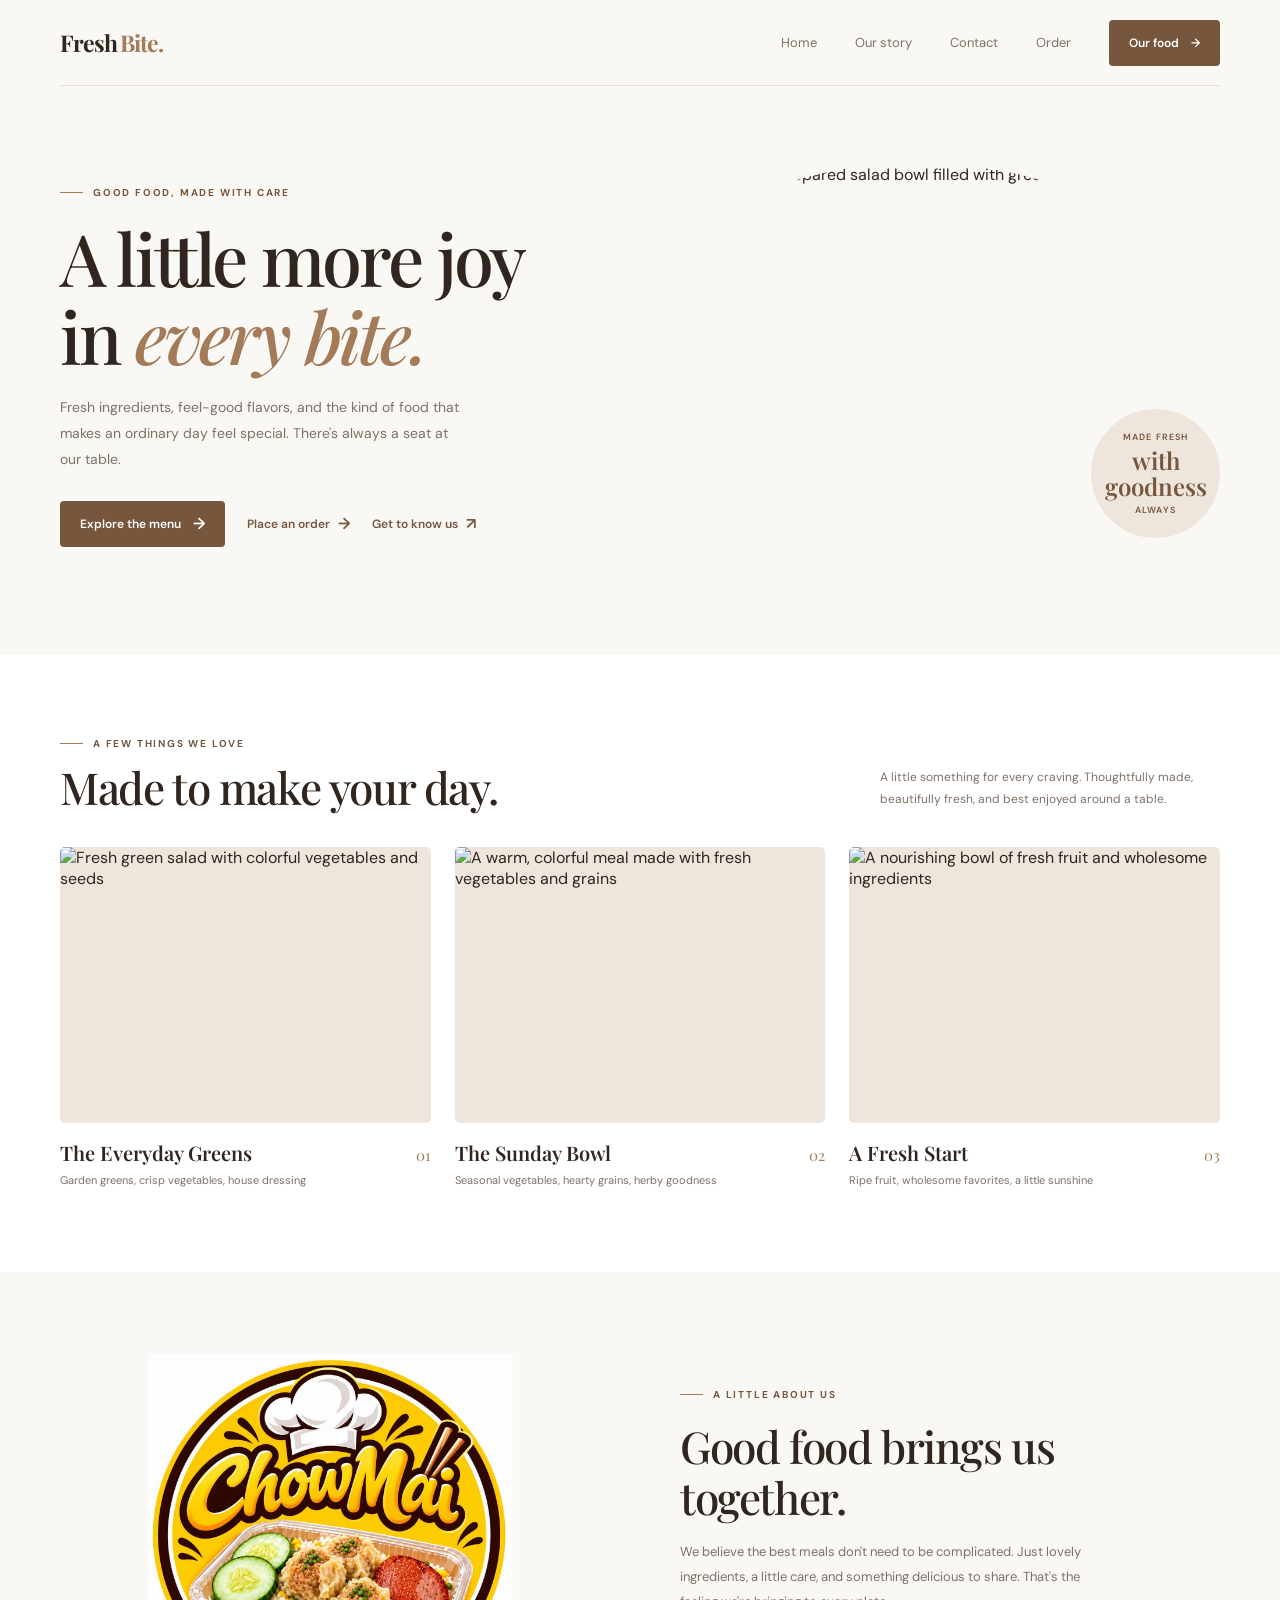
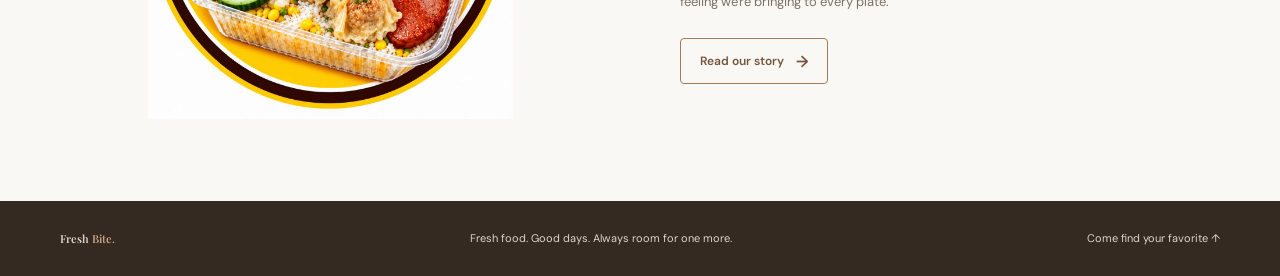
==== index.html @ c2785455 "added an order page" ====
<!DOCTYPE html>
<html lang="en">
<head>
    <meta charset="UTF-8">
    <meta name="viewport" content="width=device-width, initial-scale=1.0">
    <meta name="theme-color" content="#faf8f4">
    <meta name="description" content="Fresh, feel-good food made with care. Find your new favorite dish at The Good Table.">
    <title>Fresh Bite — Fresh food, good days</title>
    <link rel="preconnect" href="https://fonts.googleapis.com">
    <link rel="preconnect" href="https://fonts.gstatic.com" crossorigin>
    <link href="https://fonts.googleapis.com/css2?family=DM+Sans:wght@400;500;600;700&family=Playfair+Display:wght@500;600;700&display=swap" rel="stylesheet">
    <link rel="stylesheet" href="style.css">
    <script src="script.js" defer></script>
</head>

<body>
    <header class="site-header">
        <nav class="navigation shell" aria-label="Main navigation">
            <a class="brand" href="index.html" aria-label="Fresh Bite home">Fresh <span>Bite.</span></a>
            <div class="nav-links">
                <a href="index.html">Home</a>
                <a href="story.html">Our story</a>
                <a class="nav-contact" href="contact.html">Contact</a>
                <a class="nav-order" href="order.html">Order</a>
                <a class="nav-cta" href="menu.html">Our food <span aria-hidden="true">→</span></a>
            </div>
        </nav>
    </header>

    <main>
        <section class="hero shell" aria-labelledby="hero-title">
            <div class="hero-content">
                <p class="eyebrow">Good food, made with care</p>
                <h1 id="hero-title">A little more joy in <em>every bite.</em></h1>
                <p class="hero-copy">Fresh ingredients, feel-good flavors, and the kind of food that makes an ordinary day feel special. There's always a seat at our table.</p>
                <div class="hero-actions">
                    <a class="button" href="menu.html">Explore the menu <span aria-hidden="true">→</span></a>
                    <a class="text-link" href="order.html">Place an order <span aria-hidden="true">→</span></a>
                    <a class="text-link" href="story.html">Get to know us <span aria-hidden="true">↗</span></a>
                </div>
            </div>
            <div class="hero-visual">
                <img class="hero-image" src="./images/1st pic.jpg" alt="A colorful, freshly prepared salad bowl filled with greens and seasonal ingredients">
                <div class="image-note" aria-label="Fresh, feel-good food">
                    <span>Made fresh</span>
                    <strong>with<br>goodness</strong>
                    <span>always</span>
                </div>
            </div>
        </section>

        <section class="menu-section section" id="menu" aria-labelledby="menu-title">
            <div class="shell">
                <div class="section-heading">
                    <div>
                        <p class="eyebrow">A few things we love</p>
                        <h2 id="menu-title">Made to make your day.</h2>
                    </div>
                    <p class="section-intro">A little something for every craving. Thoughtfully made, beautifully fresh, and best enjoyed around a table.</p>
                </div>
                <div class="dish-grid">
                    <article class="dish-card">
                        <div class="dish-image-wrap">
                            <img class="dish-image" src="./images/2nd.jpg" alt="Fresh green salad with colorful vegetables and seeds" loading="lazy">
                        </div>
                        <div class="dish-details">
                            <div>
                                <h3>The Everyday Greens</h3>
                                <p>Garden greens, crisp vegetables, house dressing</p>
                            </div>
                            <span class="dish-number" aria-hidden="true">01</span>
                        </div>
                    </article>
                    <article class="dish-card">
                        <div class="dish-image-wrap">
                            <img class="dish-image" src="./images/3.jpg" alt="A warm, colorful meal made with fresh vegetables and grains" loading="lazy">
                        </div>
                        <div class="dish-details">
                            <div>
                                <h3>The Sunday Bowl</h3>
                                <p>Seasonal vegetables, hearty grains, herby goodness</p>
                            </div>
                            <span class="dish-number" aria-hidden="true">02</span>
                        </div>
                    </article>
                    <article class="dish-card">
                        <div class="dish-image-wrap">
                            <img class="dish-image" src="./images/4.jpg" alt="A nourishing bowl of fresh fruit and wholesome ingredients" loading="lazy">
                        </div>
                        <div class="dish-details">
                            <div>
                                <h3>A Fresh Start</h3>
                                <p>Ripe fruit, wholesome favorites, a little sunshine</p>
                            </div>
                            <span class="dish-number" aria-hidden="true">03</span>
                        </div>
                    </article>
                </div>
            </div>
        </section>

        <section class="section shell story" id="story" aria-labelledby="story-title">
            <img class="story-image" src="./images/logo.jpg" alt="Fresh ingredients ready to be prepared with care" loading="lazy">
            <div class="story-copy">
                <p class="eyebrow">A little about us</p>
                <h2 id="story-title">Good food brings us together.</h2>
                <p>We believe the best meals don't need to be complicated. Just lovely ingredients, a little care, and something delicious to share. That's the feeling we're bringing to every plate.</p>
                <a class="button" href="story.html">Read our story <span aria-hidden="true">→</span></a>
            </div>
        </section>
    </main>

    <footer class="site-footer">
        <div class="footer-content shell">
            <a class="footer-brand" href="index.html" aria-label="Fresh Bite home">Fresh <span>Bite.</span></a>
            <p>Fresh food. Good days. Always room for one more.</p>
            <a href="menu.html">Come find your favorite <span aria-hidden="true">↑</span></a>
        </div>
    </footer>
</body>
</html>
---- style.css ----
:root {
    color-scheme: light;
    --paper: #faf8f4;
    --white: #fff;
    --ink: #30261f;
    --muted: #7e7167;
    --brown: #a47b59;
    --brown-dark: #76563d;
    --sand: #eee6dc;
    --line: #e9e2d9;
    --serif: "Playfair Display", Georgia, serif;
    --sans: "DM Sans", Arial, sans-serif;
}

*,
*::before,
*::after {
    box-sizing: border-box;
}

html {
    scroll-behavior: smooth;
}

body {
    margin: 0;
    background: var(--paper);
    color: var(--ink);
    font-family: var(--sans);
    -webkit-font-smoothing: antialiased;
}

a {
    color: inherit;
    text-decoration: none;
}

img {
    display: block;
    width: 100%;
}

.shell {
    width: min(1160px, calc(100% - 64px));
    margin-inline: auto;
}

.site-header {
    position: sticky;
    top: 0;
    z-index: 10;
    background: var(--paper);
}

.navigation {
    display: flex;
    min-height: 86px;
    align-items: center;
    justify-content: space-between;
    border-bottom: 1px solid var(--line);
}

.brand {
    font-family: var(--serif);
    font-size: 23px;
    font-weight: 700;
    letter-spacing: -1.1px;
}

.brand span {
    color: var(--brown);
}

.nav-links {
    display: flex;
    align-items: center;
    gap: 38px;
    color: var(--muted);
    font-size: 13px;
}

.nav-links a:not(.nav-cta):hover {
    color: var(--brown-dark);
}

.nav-links [aria-current="page"] {
    color: var(--brown-dark);
    font-weight: 600;
}

.nav-cta,
.button {
    display: inline-flex;
    min-height: 46px;
    align-items: center;
    justify-content: center;
    gap: 12px;
    padding: 0 20px;
    border-radius: 4px;
    background: var(--brown-dark);
    color: var(--white);
    font-size: 12px;
    font-weight: 600;
    transition: background 160ms ease, transform 160ms ease;
}

.nav-cta:hover,
.button:hover {
    transform: translateY(-2px);
    background: #60452f;
}

.hero {
    display: grid;
    min-height: 550px;
    grid-template-columns: 0.88fr 1.12fr;
    align-items: center;
    gap: 56px;
    padding-block: 66px 74px;
}

.eyebrow {
    display: flex;
    align-items: center;
    gap: 10px;
    margin: 0 0 20px;
    color: var(--brown-dark);
    font-size: 10px;
    font-weight: 700;
    letter-spacing: 1.8px;
    text-transform: uppercase;
}

.eyebrow::before {
    width: 23px;
    height: 1px;
    background: var(--brown);
    content: "";
}

h1,
h2,
h3,
p {
    margin-top: 0;
}

.hero h1 {
    max-width: 470px;
    margin-bottom: 20px;
    font-family: var(--serif);
    font-size: clamp(48px, 6vw, 72px);
    font-weight: 500;
    letter-spacing: -2.8px;
    line-height: 1.08;
}

.hero h1 em {
    color: var(--brown);
    font-weight: 500;
}

.hero-copy {
    max-width: 400px;
    margin-bottom: 28px;
    color: var(--muted);
    font-size: 14px;
    line-height: 1.85;
}

.hero-actions {
    display: flex;
    flex-wrap: wrap;
    align-items: center;
    gap: 22px;
}

.text-link {
    display: inline-flex;
    align-items: center;
    gap: 8px;
    color: var(--brown-dark);
    font-size: 12px;
    font-weight: 600;
}

.text-link span,
.button span {
    font-size: 16px;
    transition: transform 160ms ease;
}

.text-link:hover span,
.button:hover span {
    transform: translateX(3px);
}

.hero-visual {
    position: relative;
    min-height: 405px;
    padding: 12px 14px 12px 28px;
}

.hero-image {
    height: 405px;
    border-radius: 48% 48% 5px 5px;
    object-fit: cover;
}

.image-note {
    position: absolute;
    right: -8px;
    bottom: 35px;
    display: flex;
    width: 145px;
    height: 145px;
    flex-direction: column;
    align-items: center;
    justify-content: center;
    border: 8px solid var(--paper);
    border-radius: 50%;
    background: var(--sand);
    color: var(--brown-dark);
    text-align: center;
}

.image-note span {
    font-size: 9px;
    font-weight: 600;
    letter-spacing: 1.1px;
    text-transform: uppercase;
}

.image-note strong {
    margin: 5px 0;
    font-family: var(--serif);
    font-size: 24px;
    font-weight: 600;
    line-height: 1.05;
}

.section {
    padding-block: 82px;
}

.menu-section {
    background: var(--white);
}

.section-heading {
    display: flex;
    align-items: end;
    justify-content: space-between;
    gap: 24px;
    margin-bottom: 34px;
}

.section-heading .eyebrow {
    margin-bottom: 12px;
}

.section-heading h1,
.section-heading h2,
.story h1,
.story h2 {
    margin-bottom: 0;
    font-family: var(--serif);
    font-size: clamp(34px, 4vw, 44px);
    font-weight: 500;
    letter-spacing: -1.4px;
    line-height: 1.15;
}

.section-intro {
    max-width: 340px;
    margin-bottom: 2px;
    color: var(--muted);
    font-size: 12px;
    line-height: 1.8;
}

.dish-grid {
    display: grid;
    grid-template-columns: repeat(3, minmax(0, 1fr));
    gap: 24px;
}

.dish-image-wrap {
    overflow: hidden;
    border-radius: 5px;
    background: var(--sand);
}

.dish-image {
    aspect-ratio: 1.34;
    object-fit: cover;
    transition: transform 250ms ease;
}

.dish-card:hover .dish-image {
    transform: scale(1.035);
}

.dish-details {
    display: flex;
    align-items: baseline;
    justify-content: space-between;
    gap: 12px;
    padding-top: 16px;
}

.dish-details h3 {
    margin-bottom: 6px;
    font-family: var(--serif);
    font-size: 20px;
    font-weight: 600;
}

.dish-details p {
    margin-bottom: 0;
    color: var(--muted);
    font-size: 11px;
    line-height: 1.6;
}

.dish-number {
    color: var(--brown);
    font-family: var(--serif);
    font-size: 15px;
}

.story {
    display: grid;
    grid-template-columns: 1fr 1fr;
    align-items: center;
    gap: 80px;
}

.story-image {
    height: 365px;
    border-radius: 5px;
    object-fit: scale-down;
}

.story-copy > p:not(.eyebrow) {
    max-width: 410px;
    margin: 18px 0 24px;
    color: var(--muted);
    font-size: 13px;
    line-height: 1.9;
}

.story .button {
    background: transparent;
    color: var(--brown-dark);
    outline: 1px solid var(--brown);
    outline-offset: -1px;
}

.story .button:hover {
    background: var(--sand);
}

.contact-section {
    display: grid;
    min-height: 560px;
    grid-template-columns: 1fr 0.82fr;
    align-items: center;
    gap: 80px;
}

.contact-intro h1 {
    max-width: 540px;
    margin-bottom: 18px;
    font-family: var(--serif);
    font-size: clamp(42px, 5.5vw, 66px);
    font-weight: 500;
    letter-spacing: -2px;
    line-height: 1.1;
}

.contact-intro h1 em {
    color: var(--brown);
    font-weight: 500;
}

.contact-intro > p:not(.eyebrow) {
    max-width: 440px;
    margin-bottom: 0;
    color: var(--muted);
    font-size: 14px;
    line-height: 1.9;
}

.contact-card {
    position: relative;
    overflow: hidden;
    padding: 48px 40px;
    border: 1px solid var(--line);
    border-radius: 5px;
    background: var(--white);
}

.contact-mark {
    display: grid;
    width: 44px;
    height: 44px;
    margin-bottom: 34px;
    place-items: center;
    border-radius: 50%;
    background: var(--sand);
    color: var(--brown-dark);
    font-family: var(--serif);
    font-size: 27px;
    font-weight: 700;
}

.contact-card .eyebrow {
    margin-bottom: 12px;
}

.contact-card h2 {
    margin-bottom: 12px;
    font-family: var(--serif);
    font-size: 30px;
    font-weight: 500;
    letter-spacing: -0.8px;
}

.contact-card > p:not(.eyebrow) {
    margin-bottom: 24px;
    color: var(--muted);
    font-size: 13px;
    line-height: 1.8;
}

.order-section {
    max-width: 860px;
    padding-block: 72px 88px;
}

.order-intro {
    max-width: 650px;
    margin-bottom: 38px;
}

.order-intro h1 {
    margin-bottom: 18px;
    font-family: var(--serif);
    font-size: clamp(42px, 5.5vw, 66px);
    font-weight: 500;
    letter-spacing: -2px;
    line-height: 1.1;
}

.order-intro h1 em {
    color: var(--brown);
    font-weight: 500;
}

.order-intro > p:not(.eyebrow) {
    max-width: 540px;
    margin-bottom: 0;
    color: var(--muted);
    font-size: 14px;
    line-height: 1.9;
}

.order-form,
.order-result {
    padding: 38px;
    border: 1px solid var(--line);
    border-radius: 5px;
    background: var(--white);
}

.order-form-heading {
    margin-bottom: 26px;
}

.order-form-heading .eyebrow,
.order-result .eyebrow {
    margin-bottom: 10px;
}

.order-form-heading h2,
.order-result h2 {
    margin-bottom: 0;
    font-family: var(--serif);
    font-size: 30px;
    font-weight: 500;
    letter-spacing: -0.8px;
}

.order-fields {
    display: grid;
    grid-template-columns: repeat(2, minmax(0, 1fr));
    gap: 20px;
}

.order-field {
    display: flex;
    min-width: 0;
    flex-direction: column;
    gap: 8px;
}

.order-field-wide {
    grid-column: 1 / -1;
}

.order-field label {
    font-size: 12px;
    font-weight: 600;
}

.order-field input,
.order-field textarea,
.order-field select {
    width: 100%;
    min-height: 46px;
    padding: 11px 13px;
    border: 1px solid var(--line);
    border-radius: 4px;
    background: var(--paper);
    color: var(--ink);
    font: inherit;
    font-size: 13px;
}

.order-field textarea {
    min-height: 94px;
    resize: vertical;
}

.order-field input:focus,
.order-field textarea:focus,
.order-field select:focus {
    border-color: var(--brown);
    outline: 2px solid color-mix(in srgb, var(--brown) 20%, transparent);
    outline-offset: 1px;
}

.order-note,
.order-result-note {
    margin: 22px 0;
    color: var(--muted);
    font-size: 12px;
    line-height: 1.8;
}

.order-submit {
    border: 0;
    cursor: pointer;
    font-family: inherit;
}

.order-result {
    margin-top: 24px;
    scroll-margin-top: 110px;
}

.order-result h2 {
    margin-bottom: 18px;
}

.order-summary {
    overflow-wrap: anywhere;
    margin: 0;
    padding: 18px;
    border-radius: 4px;
    background: var(--paper);
    color: var(--ink);
    font: 13px/1.8 var(--sans);
    white-space: pre-wrap;
}

.order-result-actions {
    display: flex;
    flex-wrap: wrap;
    align-items: center;
    gap: 20px;
}

.order-result-actions .button {
    border: 0;
    cursor: pointer;
    font-family: inherit;
}

.copy-status {
    min-height: 1.5em;
    margin: 14px 0 0;
    color: var(--brown-dark);
    font-size: 12px;
}

.site-footer {
    background: #352a22;
    color: #fbf8f3;
}

.footer-content {
    display: flex;
    align-items: center;
    justify-content: space-between;
    gap: 24px;
    padding-block: 30px;
}

.footer-brand {
    font-family: var(--serif);
    font-size: 19px;
    font-weight: 600;
}

.footer-brand span {
    color: #c7a37f;
}

.footer-content p,
.footer-content a {
    margin-bottom: 0;
    color: #ded4ca;
    font-size: 11px;
}

.footer-content a:hover {
    color: var(--white);
}

:focus-visible {
    border-radius: 3px;
    outline: 2px solid var(--brown);
    outline-offset: 4px;
}

@media (max-width: 760px) {
    .shell {
        width: min(100% - 40px, 560px);
    }

    .navigation {
        min-height: 72px;
    }

    .nav-links {
        gap: 18px;
    }

    .nav-links > a:not(.nav-cta):not(.nav-contact):not(.nav-order) {
        display: none;
    }

    .hero {
        min-height: auto;
        grid-template-columns: 1fr;
        gap: 28px;
        padding-block: 58px 48px;
    }

    .hero h1 {
        max-width: 500px;
        font-size: clamp(48px, 11vw, 66px);
    }

    .hero-visual {
        min-height: auto;
        padding: 0 12px 12px 0;
    }

    .hero-image {
        height: min(78vw, 390px);
    }

    .image-note {
        right: -5px;
        bottom: 15px;
        width: 122px;
        height: 122px;
        border-width: 6px;
    }

    .image-note strong {
        font-size: 21px;
    }

    .section {
        padding-block: 60px;
    }

    .section-heading {
        align-items: start;
        flex-direction: column;
        gap: 12px;
    }

    .dish-grid {
        grid-template-columns: 1fr;
        gap: 28px;
    }

    .dish-image {
        aspect-ratio: 1.55;
    }

    .story {
        grid-template-columns: 1fr;
        gap: 30px;
    }

    .contact-section {
        min-height: auto;
        grid-template-columns: 1fr;
        gap: 30px;
        padding-block: 60px;
    }

    .order-section {
        padding-block: 56px 64px;
    }

    .order-form,
    .order-result {
        padding: 28px 22px;
    }

    .order-fields {
        grid-template-columns: 1fr;
    }

    .order-field-wide {
        grid-column: auto;
    }

    .contact-card {
        padding: 36px 28px;
    }

    .story-image {
        height: min(72vw, 350px);
    }

    .footer-content {
        align-items: start;
        flex-direction: column;
        gap: 12px;
    }
}

@media (max-width: 420px) {
    .nav-links {
        gap: 10px;
    }

    .nav-cta {
        min-height: 40px;
        gap: 6px;
        padding-inline: 12px;
        font-size: 11px;
    }
}

@media (prefers-reduced-motion: reduce) {
    *,
    *::before,
    *::after {
        scroll-behavior: auto !important;
        transition-duration: 0.01ms !important;
    }
}
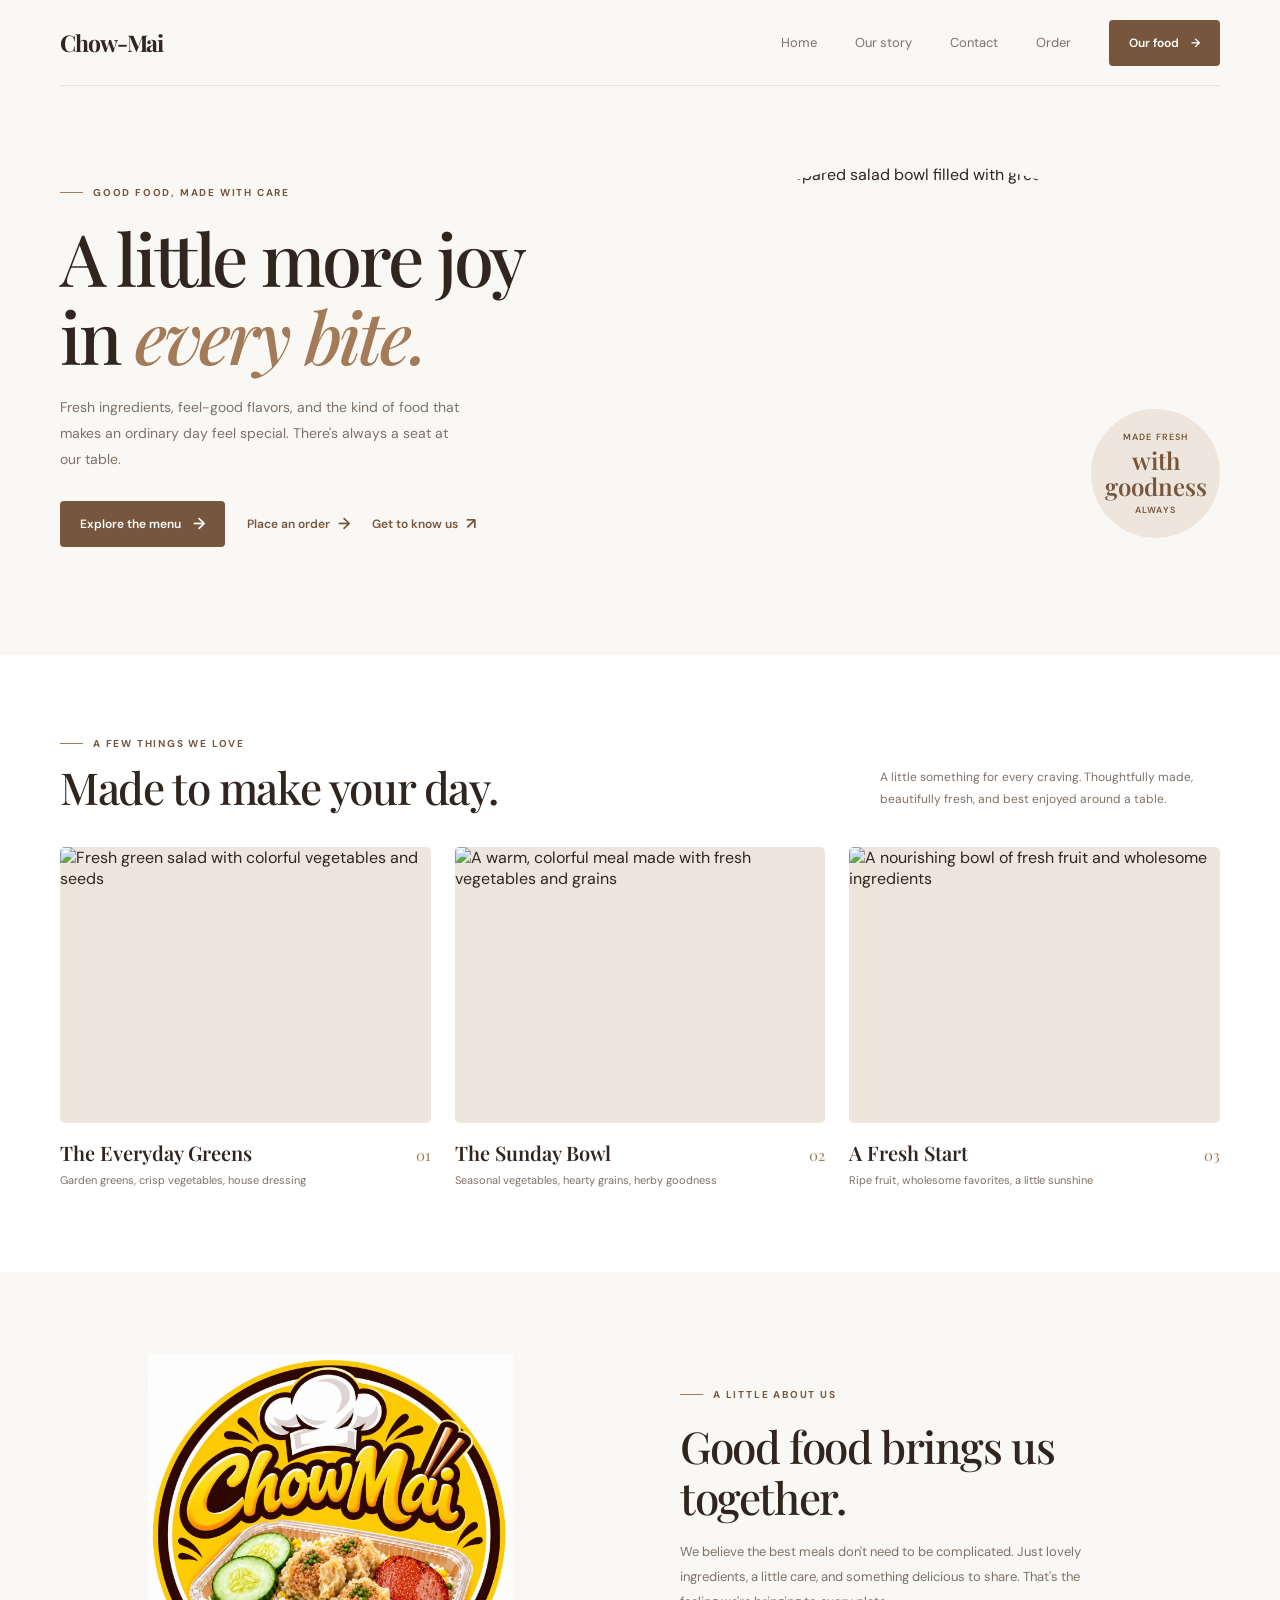
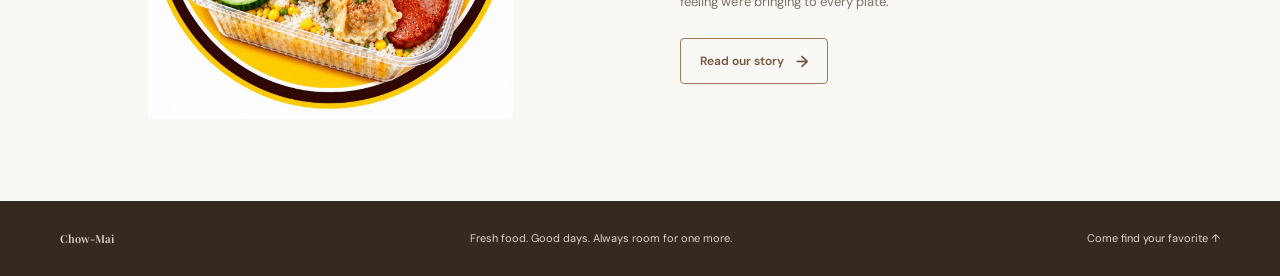
==== commit a880c5ae: "changed the name from freshbite to chow mai, changed the order page to directly order on the page no" ====
--- a/index.html
+++ b/index.html
@@ -5,7 +5,7 @@
     <meta name="viewport" content="width=device-width, initial-scale=1.0">
     <meta name="theme-color" content="#faf8f4">
     <meta name="description" content="Fresh, feel-good food made with care. Find your new favorite dish at The Good Table.">
-    <title>Fresh Bite — Fresh food, good days</title>
+    <title>Chow-Mai — Fresh food, good days</title>
     <link rel="preconnect" href="https://fonts.googleapis.com">
     <link rel="preconnect" href="https://fonts.gstatic.com" crossorigin>
     <link href="https://fonts.googleapis.com/css2?family=DM+Sans:wght@400;500;600;700&family=Playfair+Display:wght@500;600;700&display=swap" rel="stylesheet">
@@ -16,7 +16,7 @@
 <body>
     <header class="site-header">
         <nav class="navigation shell" aria-label="Main navigation">
-            <a class="brand" href="index.html" aria-label="Fresh Bite home">Fresh <span>Bite.</span></a>
+            <a class="brand" href="index.html" aria-label="Chow-Mai home">Chow-Mai</a>
             <div class="nav-links">
                 <a href="index.html">Home</a>
                 <a href="story.html">Our story</a>
@@ -112,7 +112,7 @@
 
     <footer class="site-footer">
         <div class="footer-content shell">
-            <a class="footer-brand" href="index.html" aria-label="Fresh Bite home">Fresh <span>Bite.</span></a>
+            <a class="footer-brand" href="index.html" aria-label="Chow-Mai home">Chow-Mai</a>
             <p>Fresh food. Good days. Always room for one more.</p>
             <a href="menu.html">Come find your favorite <span aria-hidden="true">↑</span></a>
         </div>
--- a/style.css
+++ b/style.css
@@ -467,7 +467,8 @@
 }
 
 .order-form,
-.order-result {
+.order-result,
+.order-confirmation {
     padding: 38px;
     border: 1px solid var(--line);
     border-radius: 5px;
@@ -479,12 +480,14 @@
 }
 
 .order-form-heading .eyebrow,
-.order-result .eyebrow {
+.order-result .eyebrow,
+.order-confirmation .eyebrow {
     margin-bottom: 10px;
 }
 
 .order-form-heading h2,
-.order-result h2 {
+.order-result h2,
+.order-confirmation h2 {
     margin-bottom: 0;
     font-family: var(--serif);
     font-size: 30px;
@@ -560,7 +563,8 @@
     scroll-margin-top: 110px;
 }
 
-.order-result h2 {
+.order-result h2,
+.order-confirmation h2 {
     margin-bottom: 18px;
 }
 
@@ -582,17 +586,58 @@
     gap: 20px;
 }
 
-.order-result-actions .button {
+.order-result-actions .button,
+.new-order-button {
     border: 0;
     cursor: pointer;
     font-family: inherit;
 }
 
-.copy-status {
-    min-height: 1.5em;
-    margin: 14px 0 0;
-    color: var(--brown-dark);
-    font-size: 12px;
+.order-edit {
+    padding: 0;
+    border: 0;
+    background: transparent;
+    color: var(--brown-dark);
+    cursor: pointer;
+    font: 600 12px var(--sans);
+}
+
+.order-confirmation {
+    margin-top: 24px;
+    scroll-margin-top: 110px;
+}
+
+.confirmation-mark {
+    display: grid;
+    width: 52px;
+    height: 52px;
+    margin-bottom: 24px;
+    place-items: center;
+    border-radius: 50%;
+    background: var(--sand);
+    color: var(--brown-dark);
+    font-size: 25px;
+    font-weight: 700;
+}
+
+.confirmation-note,
+.demo-reference {
+    color: var(--muted);
+    font-size: 13px;
+    line-height: 1.8;
+}
+
+.demo-reference {
+    margin: 18px 0;
+}
+
+.demo-reference strong {
+    color: var(--brown-dark);
+    letter-spacing: 0.5px;
+}
+
+.new-order-button {
+    margin-top: 24px;
 }
 
 .site-footer {
@@ -721,7 +766,8 @@
     }
 
     .order-form,
-    .order-result {
+    .order-result,
+    .order-confirmation {
         padding: 28px 22px;
     }
 
